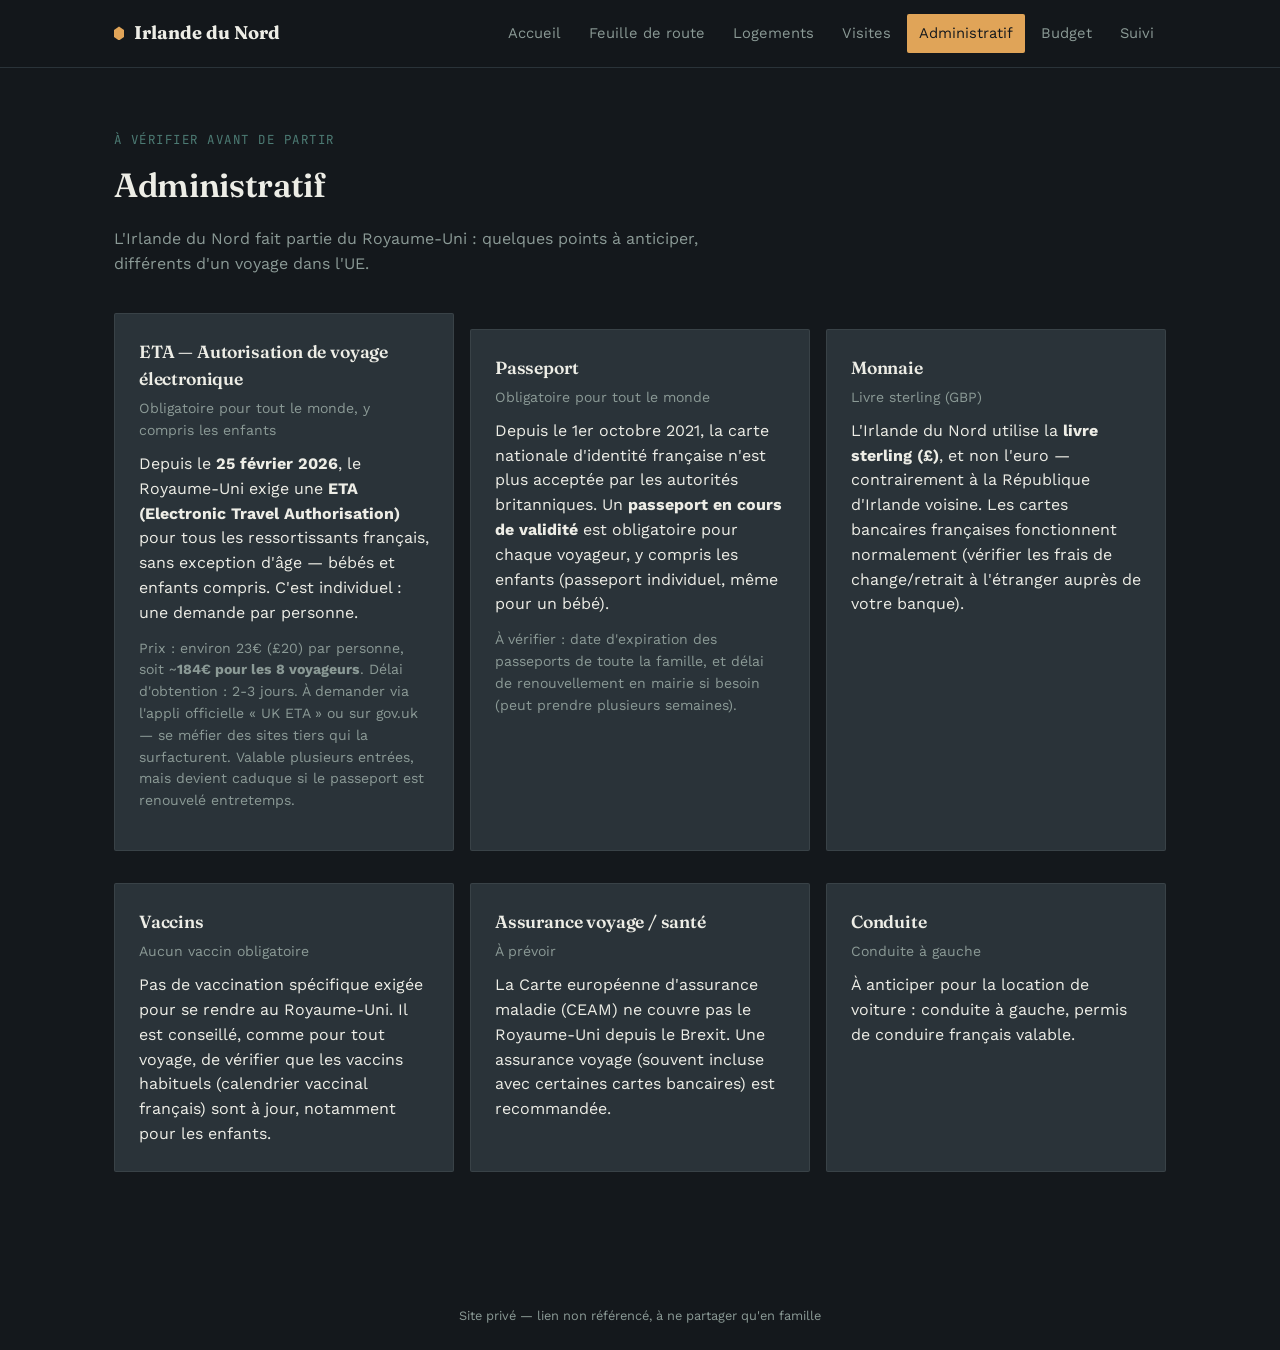
==== administratif.html @ a0f7850d "Add files via upload" ====
<!DOCTYPE html>
<html lang="fr">
<head>
<meta charset="UTF-8">
<meta name="viewport" content="width=device-width, initial-scale=1.0">
<meta name="robots" content="noindex, nofollow">
<title>Administratif — Irlande du Nord</title>
<link rel="stylesheet" href="css/style.css">
</head>
<body>

<header class="site-header">
  <div class="nav-wrap">
    <div class="brand"><span class="mark"></span> Irlande du Nord</div>
    <nav class="main-nav">
      <a href="index.html">Accueil</a>
      <a href="feuille-de-route.html">Feuille de route</a>
      <a href="logements.html">Logements</a>
      <a href="visites.html">Visites</a>
      <a href="administratif.html" class="active">Administratif</a>
      <a href="budget.html">Budget</a>
      <a href="suivi.html">Suivi</a>
    </nav>
  </div>
</header>
<div class="columns-divider"></div>

<main>
  <span class="page-kicker">À vérifier avant de partir</span>
  <h1 class="page-title">Administratif</h1>
  <p class="page-lede">L'Irlande du Nord fait partie du Royaume-Uni : quelques points à anticiper, différents d'un voyage dans l'UE.</p>

  <div class="grid grid-2">
    <div class="card">
      <h3>ETA — Autorisation de voyage électronique</h3>
      <div class="meta">Obligatoire pour tout le monde, y compris les enfants</div>
      <p style="margin:0;">
        Depuis le <strong>25 février 2026</strong>, le Royaume-Uni exige une <strong>ETA (Electronic Travel Authorisation)</strong> pour tous les ressortissants français, sans exception d'âge — bébés et enfants compris. C'est individuel : une demande par personne.
      </p>
      <p style="margin-top:12px; color:var(--stone); font-size:0.88rem;">
        Prix : environ 23€ (£20) par personne, soit ~<strong>184€ pour les 8 voyageurs</strong>. Délai d'obtention : 2-3 jours. À demander via l'appli officielle « UK ETA » ou sur gov.uk — se méfier des sites tiers qui la surfacturent. Valable plusieurs entrées, mais devient caduque si le passeport est renouvelé entretemps.
      </p>
    </div>

    <div class="card">
      <h3>Passeport</h3>
      <div class="meta">Obligatoire pour tout le monde</div>
      <p style="margin:0;">
        Depuis le 1er octobre 2021, la carte nationale d'identité française n'est plus acceptée par les autorités britanniques.
        Un <strong>passeport en cours de validité</strong> est obligatoire pour chaque voyageur, y compris les enfants (passeport individuel, même pour un bébé).
      </p>
      <p style="margin-top:12px; color:var(--stone); font-size:0.88rem;">
        À vérifier : date d'expiration des passeports de toute la famille, et délai de renouvellement en mairie si besoin (peut prendre plusieurs semaines).
      </p>
    </div>

    <div class="card">
      <h3>Monnaie</h3>
      <div class="meta">Livre sterling (GBP)</div>
      <p style="margin:0;">
        L'Irlande du Nord utilise la <strong>livre sterling (£)</strong>, et non l'euro — contrairement à la République d'Irlande voisine.
        Les cartes bancaires françaises fonctionnent normalement (vérifier les frais de change/retrait à l'étranger auprès de votre banque).
      </p>
    </div>

    <div class="card">
      <h3>Vaccins</h3>
      <div class="meta">Aucun vaccin obligatoire</div>
      <p style="margin:0;">
        Pas de vaccination spécifique exigée pour se rendre au Royaume-Uni. Il est conseillé, comme pour tout voyage, de vérifier que les vaccins habituels (calendrier vaccinal français) sont à jour, notamment pour les enfants.
      </p>
    </div>

    <div class="card">
      <h3>Assurance voyage / santé</h3>
      <div class="meta">À prévoir</div>
      <p style="margin:0;">
        La Carte européenne d'assurance maladie (CEAM) ne couvre pas le Royaume-Uni depuis le Brexit. Une assurance voyage (souvent incluse avec certaines cartes bancaires) est recommandée.
      </p>
    </div>

    <div class="card">
      <h3>Conduite</h3>
      <div class="meta">Conduite à gauche</div>
      <p style="margin:0;">
        À anticiper pour la location de voiture : conduite à gauche, permis de conduire français valable.
      </p>
    </div>
  </div>
</main>

<div class="columns-divider"></div>
<footer>Site privé — lien non référencé, à ne partager qu'en famille</footer>

</body>
</html>
---- css/style.css ----
@import url('https://fonts.googleapis.com/css2?family=Fraunces:opsz,wght@9..144,400;9..144,600;9..144,700&family=Work+Sans:wght@400;500;600&family=JetBrains+Mono:wght@400;600&display=swap');

:root{
  --basalt:#14181C;
  --slate:#2A3339;
  --sea:#4C7A73;
  --fog:#EDEDE6;
  --amber:#E0A458;
  --stone:#8B9A96;
  --radius: 2px;
}

*{box-sizing:border-box;}
html{scroll-behavior:smooth;}
body{
  margin:0;
  background:var(--basalt);
  color:var(--fog);
  font-family:'Work Sans', sans-serif;
  font-size:16px;
  line-height:1.55;
}

h1,h2,h3,.display{
  font-family:'Fraunces', serif;
  font-weight:600;
  letter-spacing:-0.01em;
  color:var(--fog);
  margin:0 0 0.4em;
}

.mono{font-family:'JetBrains Mono', monospace;}
a{color:var(--amber); text-decoration:none;}
a:hover{text-decoration:underline;}
a:focus-visible, button:focus-visible, input:focus-visible{
  outline:2px solid var(--amber);
  outline-offset:2px;
}

/* --- Basalt column motif --- */
.columns-divider{display:flex; height:14px; width:100%; overflow:hidden;}
.columns-divider span{
  flex:1 0 18px; height:100%; background:var(--slate);
  clip-path: polygon(50% 0%, 100% 25%, 100% 75%, 50% 100%, 0% 75%, 0% 25%);
  margin:0 1px; opacity:0.7;
}
.columns-divider span:nth-child(3n){background:var(--sea);}
.columns-divider span:nth-child(5n){background:var(--amber); opacity:0.5;}

/* --- Header / Nav --- */
header.site-header{
  position:sticky; top:0; z-index:50;
  background:rgba(20,24,28,0.92);
  backdrop-filter:blur(6px);
  border-bottom:1px solid var(--slate);
}
.nav-wrap{
  max-width:1100px; margin:0 auto;
  display:flex; align-items:center; justify-content:space-between;
  padding:14px 24px;
}
.brand{
  font-family:'Fraunces', serif; font-weight:700; font-size:1.15rem;
  color:var(--fog); display:flex; align-items:center; gap:10px;
}
.brand .mark{
  width:10px;height:14px; background:var(--amber);
  clip-path: polygon(50% 0%, 100% 25%, 100% 75%, 50% 100%, 0% 75%, 0% 25%);
}
nav.main-nav{display:flex; gap:4px; flex-wrap:wrap;}
nav.main-nav a{
  color:var(--stone); font-size:0.92rem; padding:8px 12px;
  border-radius:var(--radius); transition:color 0.15s, background 0.15s;
}
nav.main-nav a:hover{color:var(--fog); background:var(--slate); text-decoration:none;}
nav.main-nav a.active{color:var(--basalt); background:var(--amber);}

/* --- Layout --- */
main{max-width:1100px; margin:0 auto; padding:48px 24px 96px;}
.page-title{font-size:2.1rem; margin-bottom:0.2em;}
.page-kicker{
  color:var(--sea); font-family:'JetBrains Mono', monospace;
  font-size:0.78rem; letter-spacing:0.12em; text-transform:uppercase;
  margin-bottom:10px; display:block;
}
.page-lede{color:var(--stone); max-width:640px; margin-bottom:36px;}

/* --- Cards --- */
.card{
  background:var(--slate); border:1px solid rgba(139,154,150,0.15);
  border-radius:var(--radius); padding:24px;
}
.card + .card{margin-top:16px;}
.card h3{font-size:1.1rem; margin-bottom:6px;}
.card .meta{color:var(--stone); font-size:0.88rem; margin-bottom:10px;}
.tag{
  display:inline-block; font-family:'JetBrains Mono', monospace; font-size:0.72rem;
  color:var(--sea); border:1px solid var(--sea); padding:2px 8px; border-radius:20px;
  margin-right:6px;
}
.price{font-family:'JetBrains Mono', monospace; color:var(--amber); font-weight:600; font-size:1.05rem;}

.empty-state{
  border:1px dashed var(--slate); border-radius:var(--radius);
  padding:40px 24px; text-align:center; color:var(--stone);
}
.empty-state strong{color:var(--fog); display:block; margin-bottom:6px; font-family:'Fraunces',serif; font-size:1.1rem;}

/* --- Grid --- */
.grid{display:grid; gap:16px;}
.grid-2{grid-template-columns:repeat(auto-fit, minmax(280px,1fr));}
.grid-4{grid-template-columns:repeat(auto-fit, minmax(200px,1fr));}

/* --- Stat blocks --- */
.stat{border-left:2px solid var(--sea); padding-left:14px;}
.stat .num{font-family:'Fraunces',serif; font-size:1.8rem; color:var(--fog); display:block;}
.stat .label{color:var(--stone); font-size:0.82rem; text-transform:uppercase; letter-spacing:0.06em;}

/* --- Table (Budget) --- */
table{width:100%; border-collapse:collapse; margin-top:8px;}
th,td{text-align:left; padding:10px 12px; border-bottom:1px solid var(--slate); font-size:0.92rem;}
th{color:var(--stone); font-family:'JetBrains Mono',monospace; font-size:0.75rem; text-transform:uppercase; letter-spacing:0.06em; font-weight:400;}
td.num, th.num{text-align:right; font-family:'JetBrains Mono',monospace;}
tfoot td{font-weight:600; color:var(--amber); border-top:2px solid var(--sea); border-bottom:none;}

/* --- Checklist (Suivi) --- */
.task-row{display:flex; align-items:flex-start; gap:14px; padding:14px 0; border-bottom:1px solid var(--slate);}
.task-row input[type=checkbox]{width:20px; height:20px; margin-top:2px; accent-color:var(--amber); cursor:pointer; flex-shrink:0;}
.task-row .task-title{font-weight:500; color:var(--fog);}
.task-row .task-desc{color:var(--stone); font-size:0.88rem; margin-top:2px;}
.task-row.done .task-title{color:var(--stone); text-decoration:line-through;}
.progress-bar{height:6px; background:var(--slate); border-radius:4px; overflow:hidden; margin:16px 0 32px;}
.progress-bar-fill{height:100%; background:var(--sea); width:0%; transition:width 0.3s;}

/* --- Timeline (Feuille de route) --- */
.day-block{position:relative; padding-left:28px; margin-bottom:32px; border-left:1px solid var(--slate);}
.day-block::before{
  content:''; position:absolute; left:-6px; top:2px;
  width:11px; height:11px; background:var(--amber);
  clip-path: polygon(50% 0%, 100% 25%, 100% 75%, 50% 100%, 0% 75%, 0% 25%);
}
.day-block h3{color:var(--amber); font-size:0.95rem; font-family:'JetBrains Mono',monospace; text-transform:uppercase; letter-spacing:0.05em; margin-bottom:12px;}

footer{max-width:1100px; margin:0 auto; padding:24px; color:var(--stone); font-size:0.8rem; text-align:center;}

@media (max-width:640px){
  .nav-wrap{flex-direction:column; align-items:flex-start; gap:10px;}
  nav.main-nav{width:100%; overflow-x:auto;}
  main{padding:32px 16px 72px;}
  .page-title{font-size:1.6rem;}
}
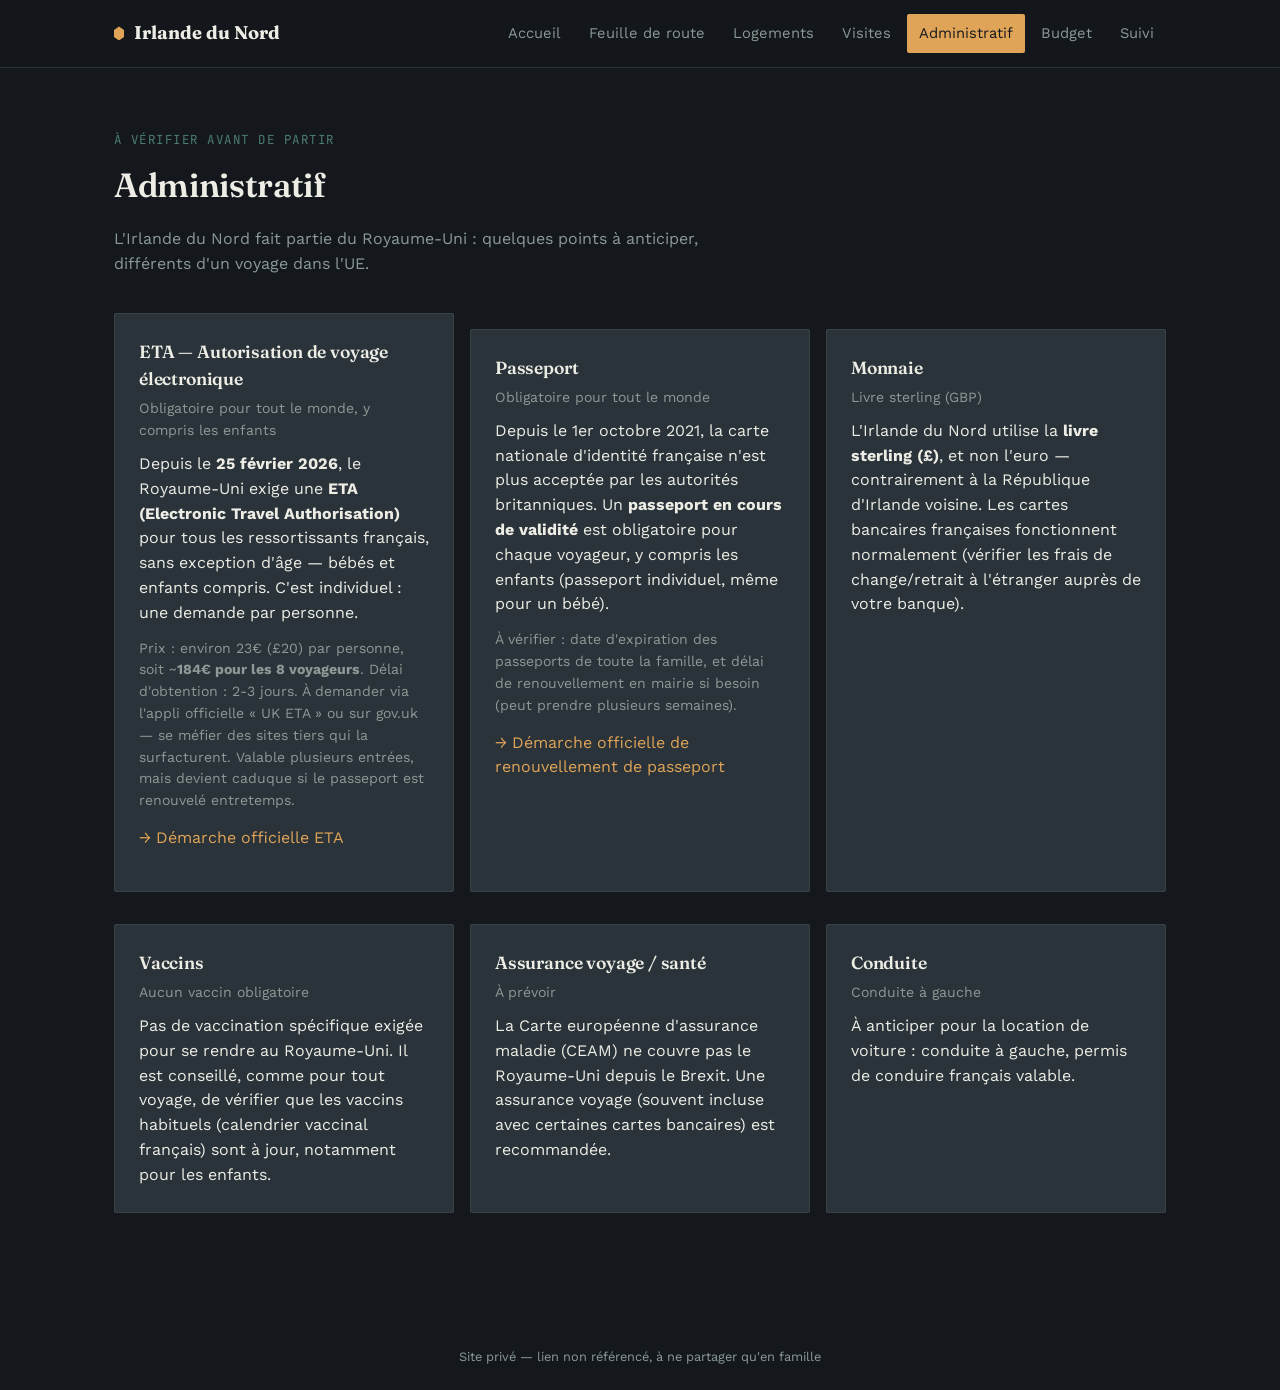
==== commit 54ef2557: "Add files via upload" ====
--- a/administratif.html
+++ b/administratif.html
@@ -40,6 +40,7 @@
       <p style="margin-top:12px; color:var(--stone); font-size:0.88rem;">
         Prix : environ 23€ (£20) par personne, soit ~<strong>184€ pour les 8 voyageurs</strong>. Délai d'obtention : 2-3 jours. À demander via l'appli officielle « UK ETA » ou sur gov.uk — se méfier des sites tiers qui la surfacturent. Valable plusieurs entrées, mais devient caduque si le passeport est renouvelé entretemps.
       </p>
+      <p style="margin-top:12px;"><a href="https://www.gov.uk/guidance/apply-for-an-electronic-travel-authorisation-eta" target="_blank">→ Démarche officielle ETA</a></p>
     </div>
 
     <div class="card">
@@ -52,6 +53,7 @@
       <p style="margin-top:12px; color:var(--stone); font-size:0.88rem;">
         À vérifier : date d'expiration des passeports de toute la famille, et délai de renouvellement en mairie si besoin (peut prendre plusieurs semaines).
       </p>
+      <p style="margin-top:12px;"><a href="https://www.service-public.gouv.fr/particuliers/vosdroits/F21091" target="_blank">→ Démarche officielle de renouvellement de passeport</a></p>
     </div>
 
     <div class="card">
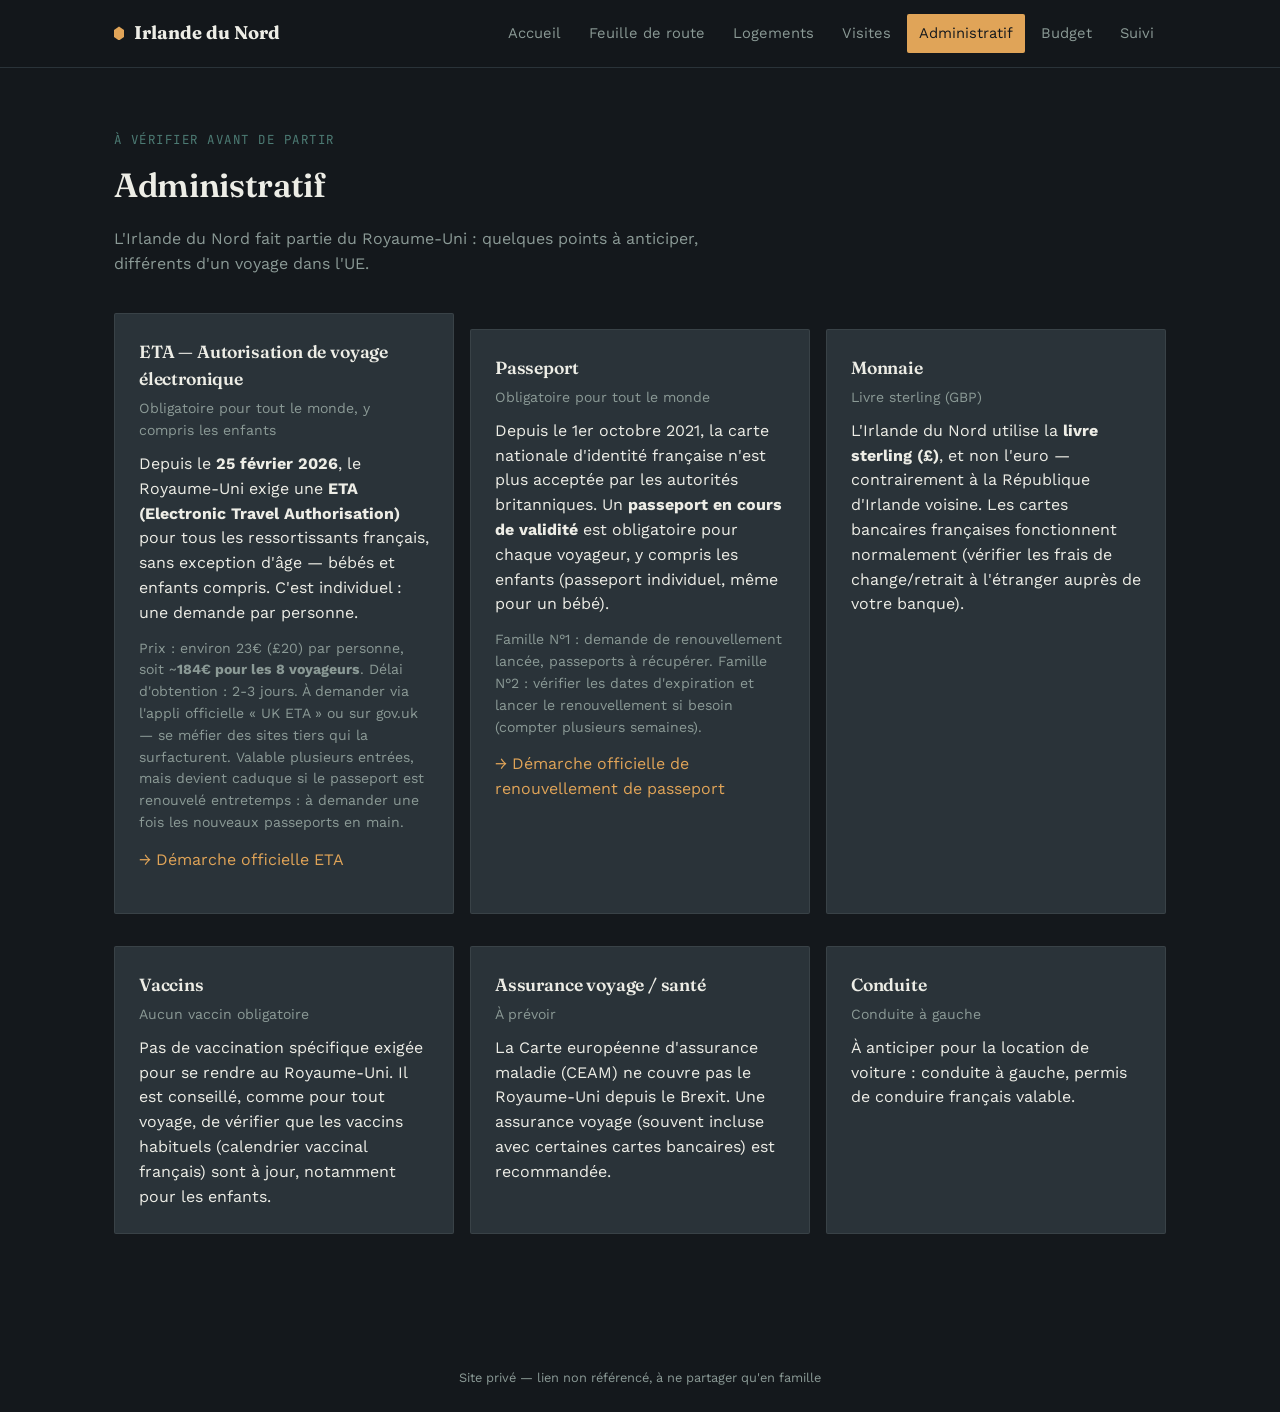
==== commit 4d6b1a09: "Add files via upload" ====
--- a/administratif.html
+++ b/administratif.html
@@ -5,7 +5,7 @@
 <meta name="viewport" content="width=device-width, initial-scale=1.0">
 <meta name="robots" content="noindex, nofollow">
 <title>Administratif — Irlande du Nord</title>
-<link rel="stylesheet" href="css/style.css">
+<link rel="stylesheet" href="css/style.css?v=2">
 </head>
 <body>
 
@@ -38,7 +38,7 @@
         Depuis le <strong>25 février 2026</strong>, le Royaume-Uni exige une <strong>ETA (Electronic Travel Authorisation)</strong> pour tous les ressortissants français, sans exception d'âge — bébés et enfants compris. C'est individuel : une demande par personne.
       </p>
       <p style="margin-top:12px; color:var(--stone); font-size:0.88rem;">
-        Prix : environ 23€ (£20) par personne, soit ~<strong>184€ pour les 8 voyageurs</strong>. Délai d'obtention : 2-3 jours. À demander via l'appli officielle « UK ETA » ou sur gov.uk — se méfier des sites tiers qui la surfacturent. Valable plusieurs entrées, mais devient caduque si le passeport est renouvelé entretemps.
+        Prix : environ 23€ (£20) par personne, soit ~<strong>184€ pour les 8 voyageurs</strong>. Délai d'obtention : 2-3 jours. À demander via l'appli officielle « UK ETA » ou sur gov.uk — se méfier des sites tiers qui la surfacturent. Valable plusieurs entrées, mais devient caduque si le passeport est renouvelé entretemps : à demander une fois les nouveaux passeports en main.
       </p>
       <p style="margin-top:12px;"><a href="https://www.gov.uk/guidance/apply-for-an-electronic-travel-authorisation-eta" target="_blank">→ Démarche officielle ETA</a></p>
     </div>
@@ -51,7 +51,7 @@
         Un <strong>passeport en cours de validité</strong> est obligatoire pour chaque voyageur, y compris les enfants (passeport individuel, même pour un bébé).
       </p>
       <p style="margin-top:12px; color:var(--stone); font-size:0.88rem;">
-        À vérifier : date d'expiration des passeports de toute la famille, et délai de renouvellement en mairie si besoin (peut prendre plusieurs semaines).
+        Famille N°1 : demande de renouvellement lancée, passeports à récupérer. Famille N°2 : vérifier les dates d'expiration et lancer le renouvellement si besoin (compter plusieurs semaines).
       </p>
       <p style="margin-top:12px;"><a href="https://www.service-public.gouv.fr/particuliers/vosdroits/F21091" target="_blank">→ Démarche officielle de renouvellement de passeport</a></p>
     </div>
